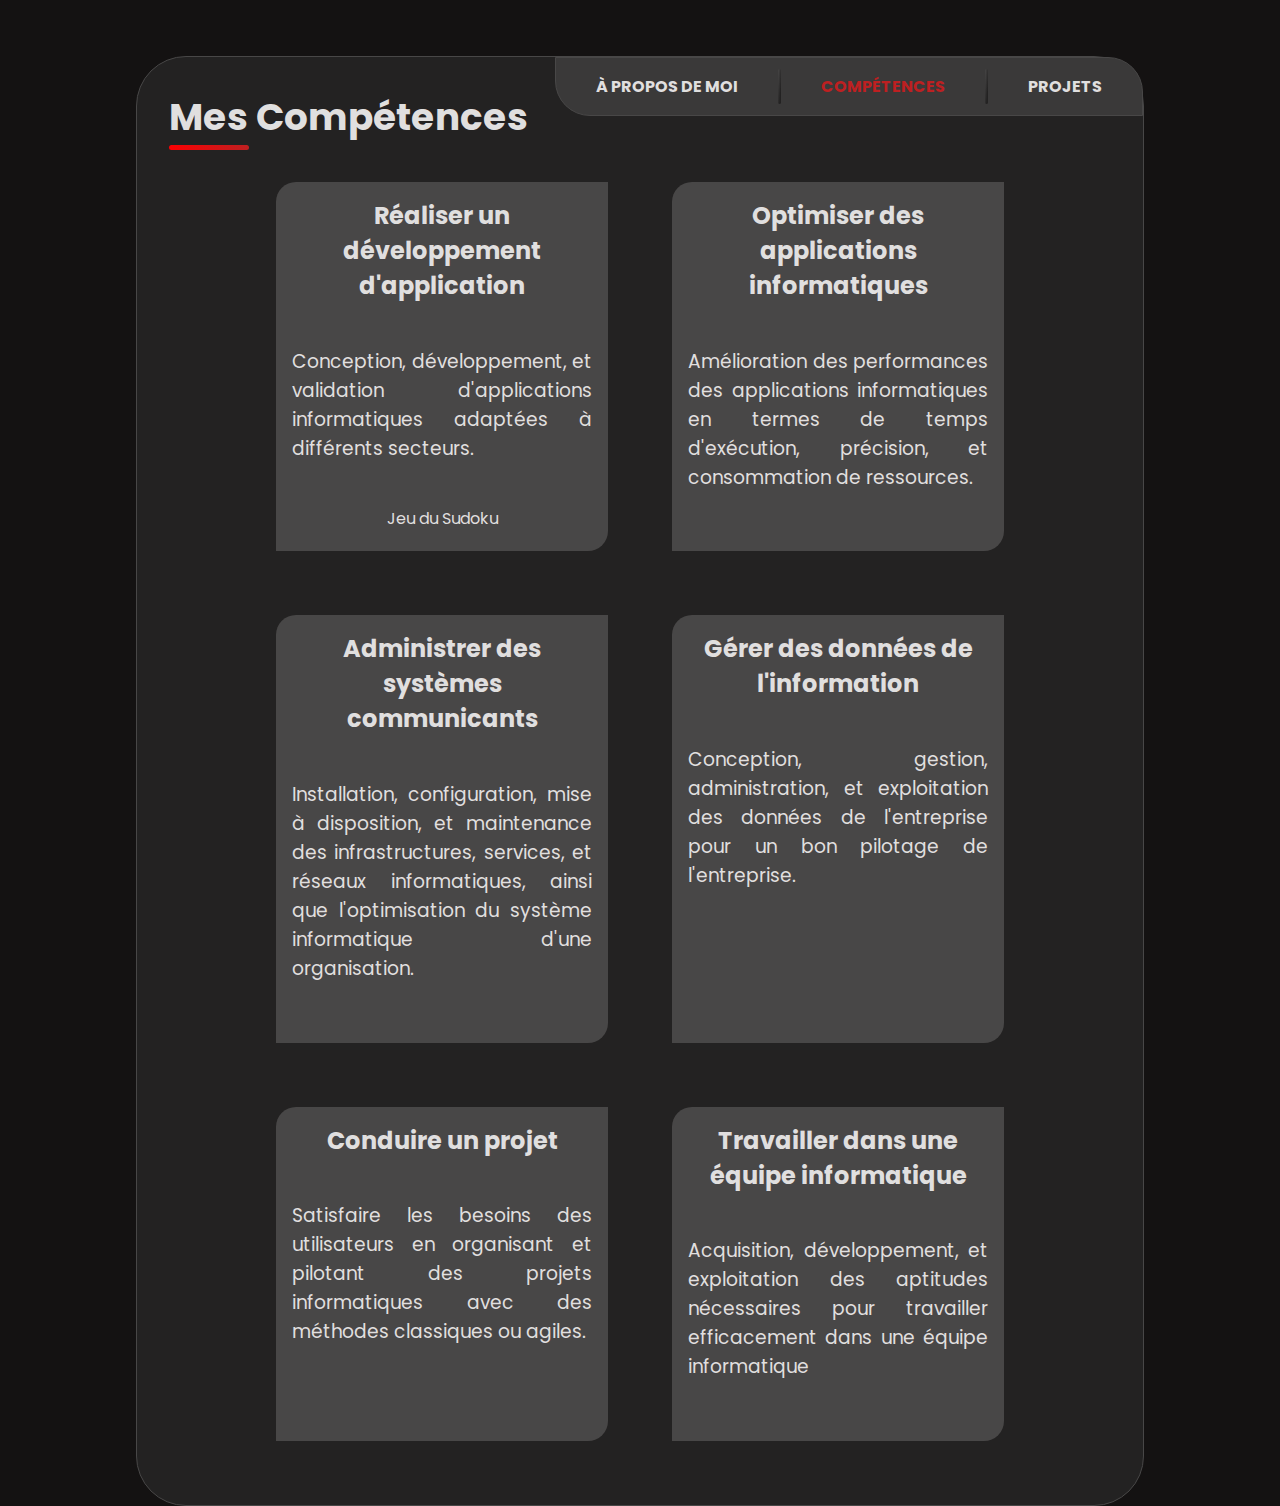
==== competences.html @ 88d0bec7 "Finalisation page index + ajout page Compétences" ====
<html lang="fr">
    <head>
        <meta charset="UTF-8">
        <meta name="viewport" content="width=device-width, initial-scale=1.0">
        <link rel="stylesheet" href="style.css">
        <meta author="Mathéo Pfranger">
        <title>Pfranger Mathéo</title>
    </head>
    <main style="margin: auto;">
        <nav>
            <a href="index.html"><h4>À PROPOS DE MOI</h4></a>
            <hr>
            <a href="competences.html"><h4 id="ici">COMPÉTENCES</h4></a>
            <hr>
            <a href="projets.html"><h4>PROJETS</h4></a>
        </nav>
        <h1>Mes Compétences</h1>
        <hr>
        <section class="competences">
            <article>
                <h3>Réaliser un développement d'application</h3>
                <br>
                <p>
                    Conception, développement, et validation d'applications informatiques adaptées à différents secteurs.
                </p>
                <br>
                <a href="projets.html#sudoku">Jeu du Sudoku</a>
            </article>
            <article>
                <h3>Optimiser des applications informatiques</h3>
                <br>
                <p>
                    Amélioration des performances des applications informatiques en termes de temps d'exécution, 
                    précision, et consommation de ressources.
                </p>
                <br>
            </article>
            <article>
                <h3>Administrer des systèmes communicants</h3>
                <br>
                <p>
                    Installation, configuration, mise à disposition, et maintenance des infrastructures, services, et 
                    réseaux informatiques, ainsi que l'optimisation du système informatique d'une organisation.
                </p>
                <br>
            </article>
            <article>
                <h3>Gérer des données de l'information</h3>
                <br>
                <p>
                    Conception, gestion, administration, et exploitation des données de l'entreprise pour 
                    un bon pilotage de l'entreprise.
                </p>
                <br>
            </article>
            <article>
                <h3>Conduire un projet</h3>
                <br>
                <p>
                    Satisfaire les besoins des utilisateurs en organisant et pilotant des 
                    projets informatiques avec des méthodes classiques ou agiles.
                </p>
                <br>
            </article>
            <article>
                <h3>Travailler dans une équipe informatique</h3>
                <br>
                <p>
                    Acquisition, développement, et exploitation des aptitudes nécessaires pour travailler 
                    efficacement dans une équipe informatique
                </p>
                <br>
            </article>
        </section>
    </main>
</html>
---- style.css ----
@import url('https://fonts.googleapis.com/css2?family=Poppins:ital,wght@0,100;0,200;0,300;0,400;0,500;0,600;0,700;0,800;0,900;1,100;1,200;1,300;1,400;1,500;1,600;1,700;1,800;1,900&display=swap');

/*********************************\
 Déclaration variables de couleurs
\*********************************/
:root {
    --bg-black : #141212;
    --bg-dark-gray : #232222;
    --light-gray : #484747;
    --lightdark-gray : #3a3939;
    --text-color : #E0DFDF;
    --dark-red : #BD2021;
    --light-red : #FB0002;

    --gradient-red : linear-gradient(to right, #FB0002, #BD2021);
    --gradient-gray : linear-gradient(to bottom right, #484747, #232222 75%);
}


/*********************************\
          Style Générale
\*********************************/
body{
    background-color: var(--bg-black);
    display: flex;
    flex-direction: row;
    color: var(--text-color);
    text-align: center;
    font-family: "Poppins", sans-serif;
    font-weight: 400;
    font-style: normal;
    padding: 3em 8em;
}

h1{
    font-size: 28pt;
    margin: 0;
    text-align: left;
}

h2{
    font-size: 24pt;
    margin: 0;
    text-align: left;
}

h3{
    font-size: 18pt;
    margin: 0;
}

h4{
    font-size: 12pt;
    margin: 0;
    text-align: left;
    font-weight: normal;
    text-transform: uppercase;
}

h5{
    font-size: 10pt;
    margin: 0;
    text-align: left;
    font-weight: normal;
}

p{
    font-size: 14pt;
    font-weight: normal;
    text-align: justify;
}

a{
    text-decoration: none;
    color:  var(--text-color);
}

hr{
    width: 80%;
    height: 3px;
    background-image: var(--gradient-gray);
    border: none;
    border-radius: 2px;
}

#ici {
    color: var(--dark-red);
}

/*changer la couleur de border en var(--gradient-gray)*/
img {
    width: 24px;
    height: 24px;
    padding: 8px;
    background-color: var(--bg-dark-gray);
    border: 1px solid var(--gradient-gray); 
}


/*********************************\
               Header
\*********************************/

header{
    position: sticky;
    top: 1em;
    width: 260px;
    height: 550px;
    padding-top: 2em;
    margin-right: 2em;
    margin-left: auto;
}

header > img {
    width: 150px;
    height: 150px;
    border-radius: 25px;
    padding: 0;
}

header, main{
    background-color: var(--bg-dark-gray);
    display: block;
    border-radius: 50px;
    border: 1px solid var(--light-gray);
}

header > section{
    display: flex;
    flex-wrap: nowrap;
    flex-direction: column;
    font-weight: normal;
}

header > section article{
    display: flex;
    flex-direction: row;
    margin: 1em 1em 1em 8px;
}

header > section article div{
    margin: 0 5px;
}

header a{
    overflow: hidden;
    text-overflow: ellipsis;
}

img + h3 {
    margin: 1em 0 0.5em;
}

h3 + h4 {
    text-transform: none;
    text-align: center;
    background-color: var(--light-gray);
    border-radius: 8px;
    margin: 1em 1.5em;
}


/*********************************\
              Nav
\*********************************/

nav {
    float: right;
    margin: -2em -2em -2em 20em;
    border: 1px solid var(--light-gray);
    border-radius: 0 35px;
    background-color: var(--lightdark-gray);
    display: flex;
    flex-wrap: nowrap;
    align-items: center;
    align-content: center;
    z-index: 1;
}

nav hr{
    height: 35px;
    width: 3px;
    margin: 0;
}

nav a{
    margin: 1em 2.5em;
}

a h4 {
    font-weight: bold;
}

/*********************************\
              Main
\*********************************/

main{
    padding: 2em;
    max-width: 1300px;
    margin: auto auto auto 0;
}

h1 + hr{
    width: 5em;
    height: 5px;
    border-radius: 3px;
    border: none;
    margin: 0;
    background-image: var(--gradient-red);
}

h1 + hr + p {
    margin-bottom: 2em;
}


/*********************************\
        Présentation Projet
\*********************************/

h2 + div, .projet article {
    background-color: var(--light-gray);
    display: flex;
    flex-direction: row;
    align-items: center;
    padding: 1em 1.5em;
    margin: 1em auto;
    border-radius: 20px;
    max-width: 500px;
}

div img {
    height: 100px;
    width: 100px;
    border-radius: 15px;
    margin: 0;
    padding: 0;
}

div p {
    text-align: center;
    margin: 0.5em;
    margin-left: 0.8em;
}

p + a, figure + a, .lienDiplome > a {
    background-color: var(--dark-red);
    font-weight: bold;
    padding: 0.5em;
    position: relative;
    float: right;
    border-radius: 10px 0;
}


/*********************************\
             Diplomes
\*********************************/

.lienDiplome {
    display: inline-block;
}

.lienDiplome > a {
    margin: 0 1em;
    position: inherit;
}

.diplome {
    display: flex;
    flex-direction: column;
    margin: 1em 0;
}

.diplome div {
    display: flex;
    flex-direction: row;
    margin-bottom: 2em;
}

.diplome div:nth-child(1) {
    flex-direction: row-reverse;
}

.diplome img {
    width: 300px;
    height: auto;
    margin-right: 2em;
    transform: none;
}

.diplome div:nth-child(1) img {
    margin: 0 0 0 2em;
}



/*********************************\
             Competences
\*********************************/

.competences {
    display: flex;
    flex-wrap: wrap;
    flex-direction: row;
    justify-content: center;
}

.competences > article {
    background-color: var(--light-gray);
    border-radius: 20px 0;
    width: 300px;
    margin: 2em;
    padding: 1em;
}



/*********************************\
         Projet Perso et Univ
\*********************************/

.projet article {
    margin: 2em auto;
    max-width: 900px;
    height: auto;
    flex-direction: column;
}

figure figure {
    display: flex;
    flex-direction: row;
    margin: 1em;
}

figure img {
    width: 300px;
    height: auto;
    background: none;
    border-radius: 20px;
}

figure img:hover {
    transform: scale(1.5);
}

figure + a {
    margin-top: 2em;
    font-size: large;
}

.fig_row {
    img + img {
        height: 300px;
        width: auto;
    }
}
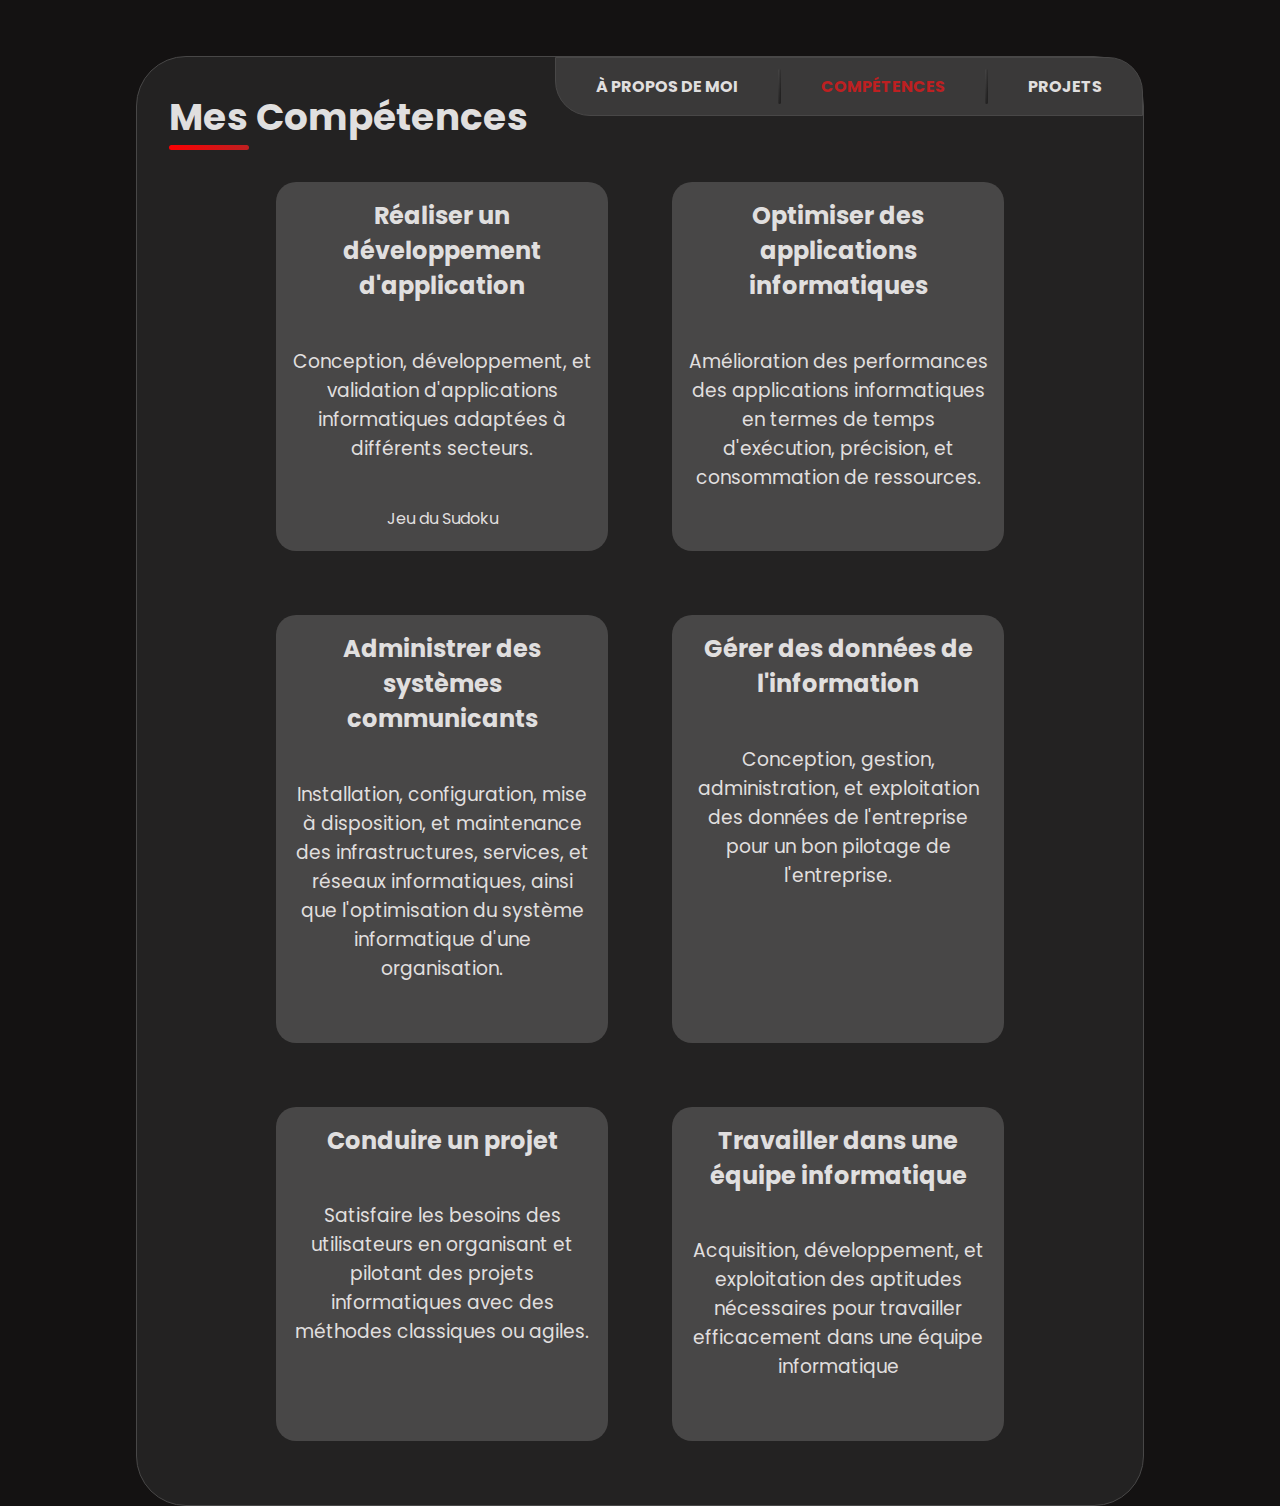
==== commit adb77572: "ajout projet" ====
--- a/competences.html
+++ b/competences.html
@@ -25,6 +25,7 @@
                 </p>
                 <br>
                 <a href="projets.html#sudoku">Jeu du Sudoku</a>
+                <a href=""></a>
             </article>
             <article>
                 <h3>Optimiser des applications informatiques</h3>
--- a/style.css
+++ b/style.css
@@ -105,7 +105,7 @@
     position: sticky;
     top: 1em;
     width: 260px;
-    height: 550px;
+    height: 580px;
     padding-top: 2em;
     margin-right: 2em;
     margin-left: auto;
@@ -309,10 +309,14 @@
 
 .competences > article {
     background-color: var(--light-gray);
-    border-radius: 20px 0;
+    border-radius: 20px;
     width: 300px;
     margin: 2em;
     padding: 1em;
+}
+
+.competences p {
+    text-align:center;
 }
 
 
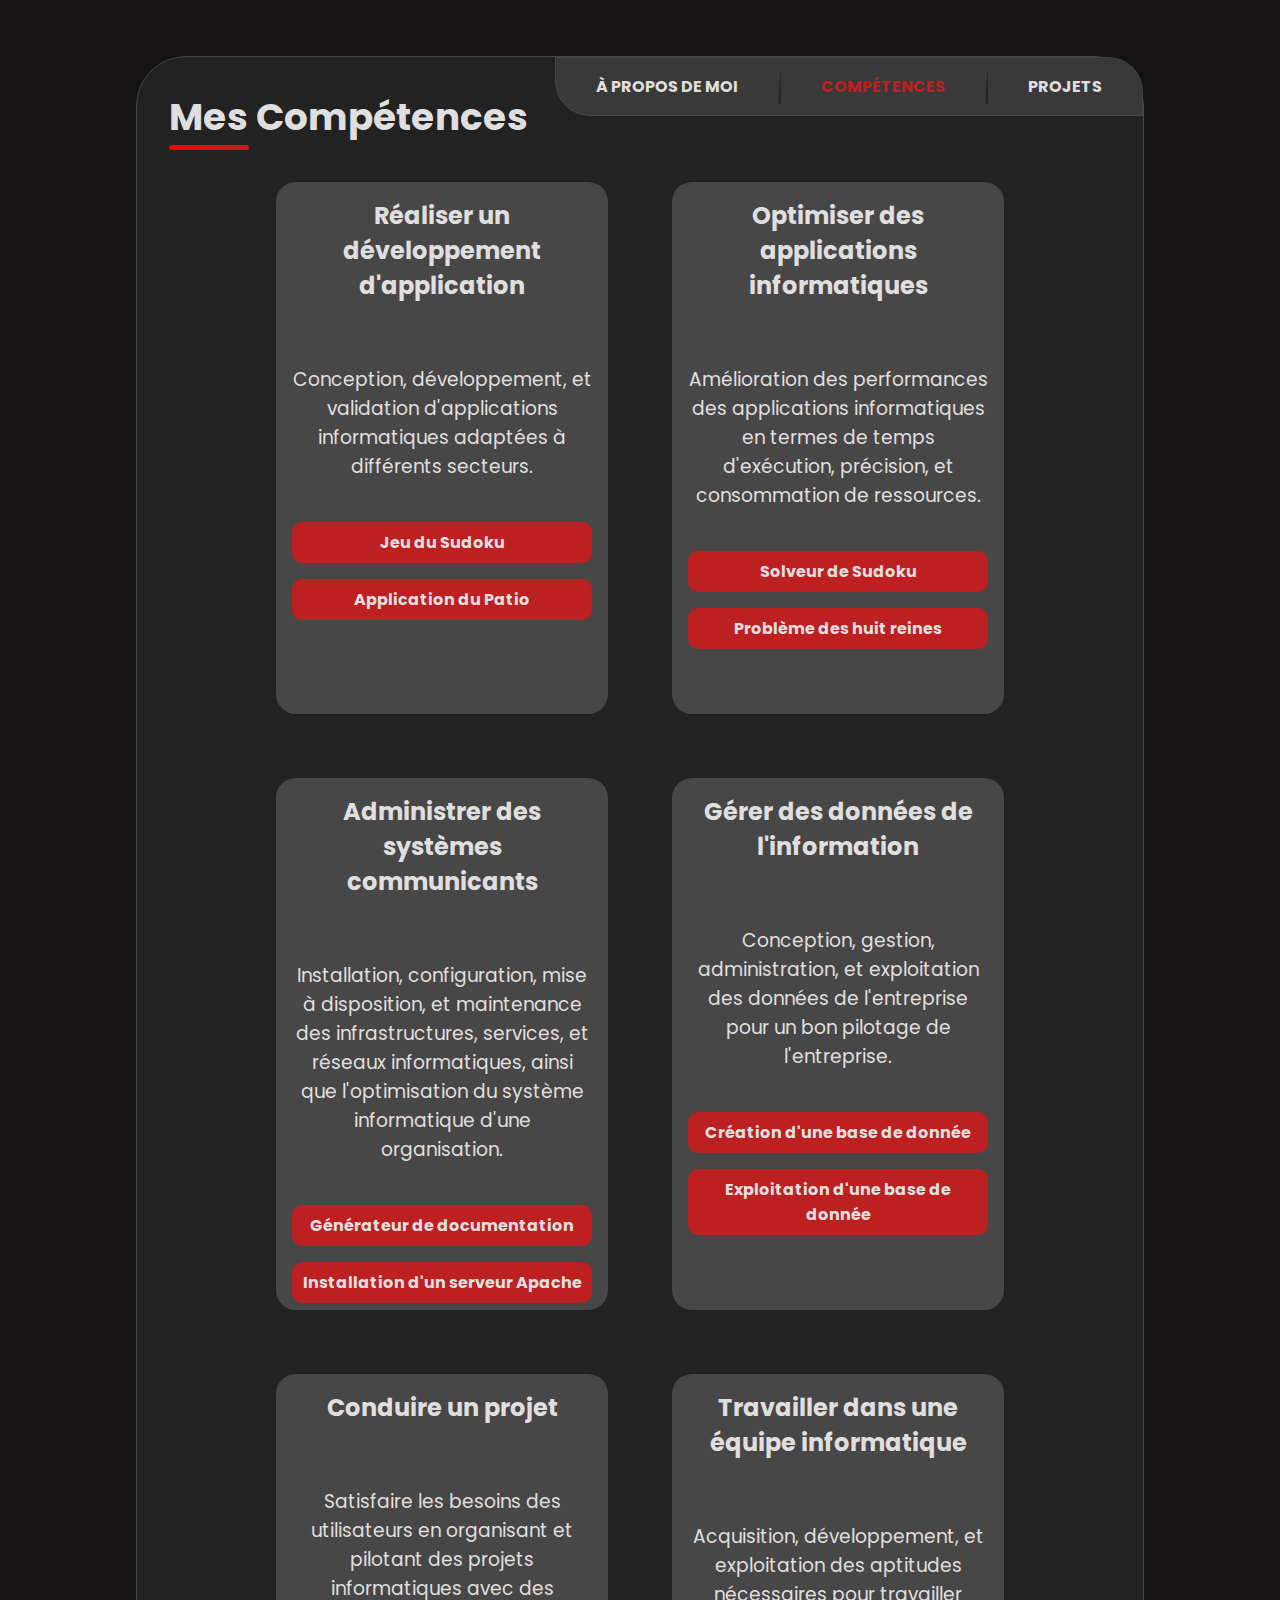
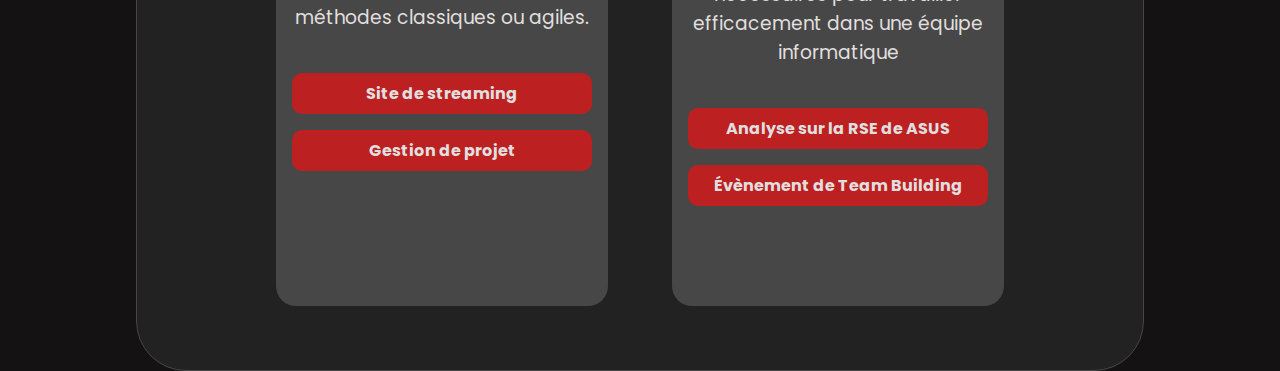
==== commit ebebeff8: "ajout projet" ====
--- a/competences.html
+++ b/competences.html
@@ -25,7 +25,7 @@
                 </p>
                 <br>
                 <a href="projets.html#sudoku">Jeu du Sudoku</a>
-                <a href=""></a>
+                <a href="projets.html#lePatio">Application du Patio</a>
             </article>
             <article>
                 <h3>Optimiser des applications informatiques</h3>
@@ -35,6 +35,8 @@
                     précision, et consommation de ressources.
                 </p>
                 <br>
+                <a href="projets.html#solveur">Solveur de Sudoku</a>
+                <a href="projets.html#huit-reines">Problème des huit reines</a>
             </article>
             <article>
                 <h3>Administrer des systèmes communicants</h3>
@@ -44,6 +46,8 @@
                     réseaux informatiques, ainsi que l'optimisation du système informatique d'une organisation.
                 </p>
                 <br>
+                <a href="projets.html#gendoc">Générateur de documentation</a>
+                <a href="projets.html#reseau">Installation d'un serveur Apache</a>
             </article>
             <article>
                 <h3>Gérer des données de l'information</h3>
@@ -53,6 +57,8 @@
                     un bon pilotage de l'entreprise.
                 </p>
                 <br>
+                <a href="projets.html#bddCreation">Création d'une base de donnée</a>
+                <a href="projets.html#bddExploit">Exploitation d'une base de donnée</a>
             </article>
             <article>
                 <h3>Conduire un projet</h3>
@@ -62,6 +68,8 @@
                     projets informatiques avec des méthodes classiques ou agiles.
                 </p>
                 <br>
+                <a href="projets.html#siteHTML">Site de streaming</a>
+                <a href="projets.html#gestionProj">Gestion de projet</a>
             </article>
             <article>
                 <h3>Travailler dans une équipe informatique</h3>
@@ -71,6 +79,8 @@
                     efficacement dans une équipe informatique
                 </p>
                 <br>
+                <a href="projets.html#asus">Analyse sur la RSE de ASUS</a>
+                <a href="projets.html#teamBuilding">Évènement de Team Building</a>
             </article>
         </section>
     </main>
--- a/style.css
+++ b/style.css
@@ -305,6 +305,7 @@
     flex-wrap: wrap;
     flex-direction: row;
     justify-content: center;
+    
 }
 
 .competences > article {
@@ -313,10 +314,25 @@
     width: 300px;
     margin: 2em;
     padding: 1em;
+    height: 500px;
 }
 
 .competences p {
     text-align:center;
+    position: relative;
+    top: 1em;
+}
+
+.competences a {
+    display: block;
+    background-color: var(--dark-red);
+    font-weight: bold;
+    padding: 0.5em;
+    border-radius: 10px;
+    margin-top: 1em;
+    position: relative;
+    bottom: 0;
+    text-align: center;
 }
 
 
@@ -346,7 +362,7 @@
 }
 
 figure img:hover {
-    transform: scale(1.5);
+    transform: scale(1.2);
 }
 
 figure + a {
@@ -355,8 +371,15 @@
 }
 
 .fig_row {
-    img + img {
+    img {
         height: 300px;
         width: auto;
     }
+}
+
+.sous_fig_row {
+    img {
+        height: 200px;
+        width: auto;
+    }
 }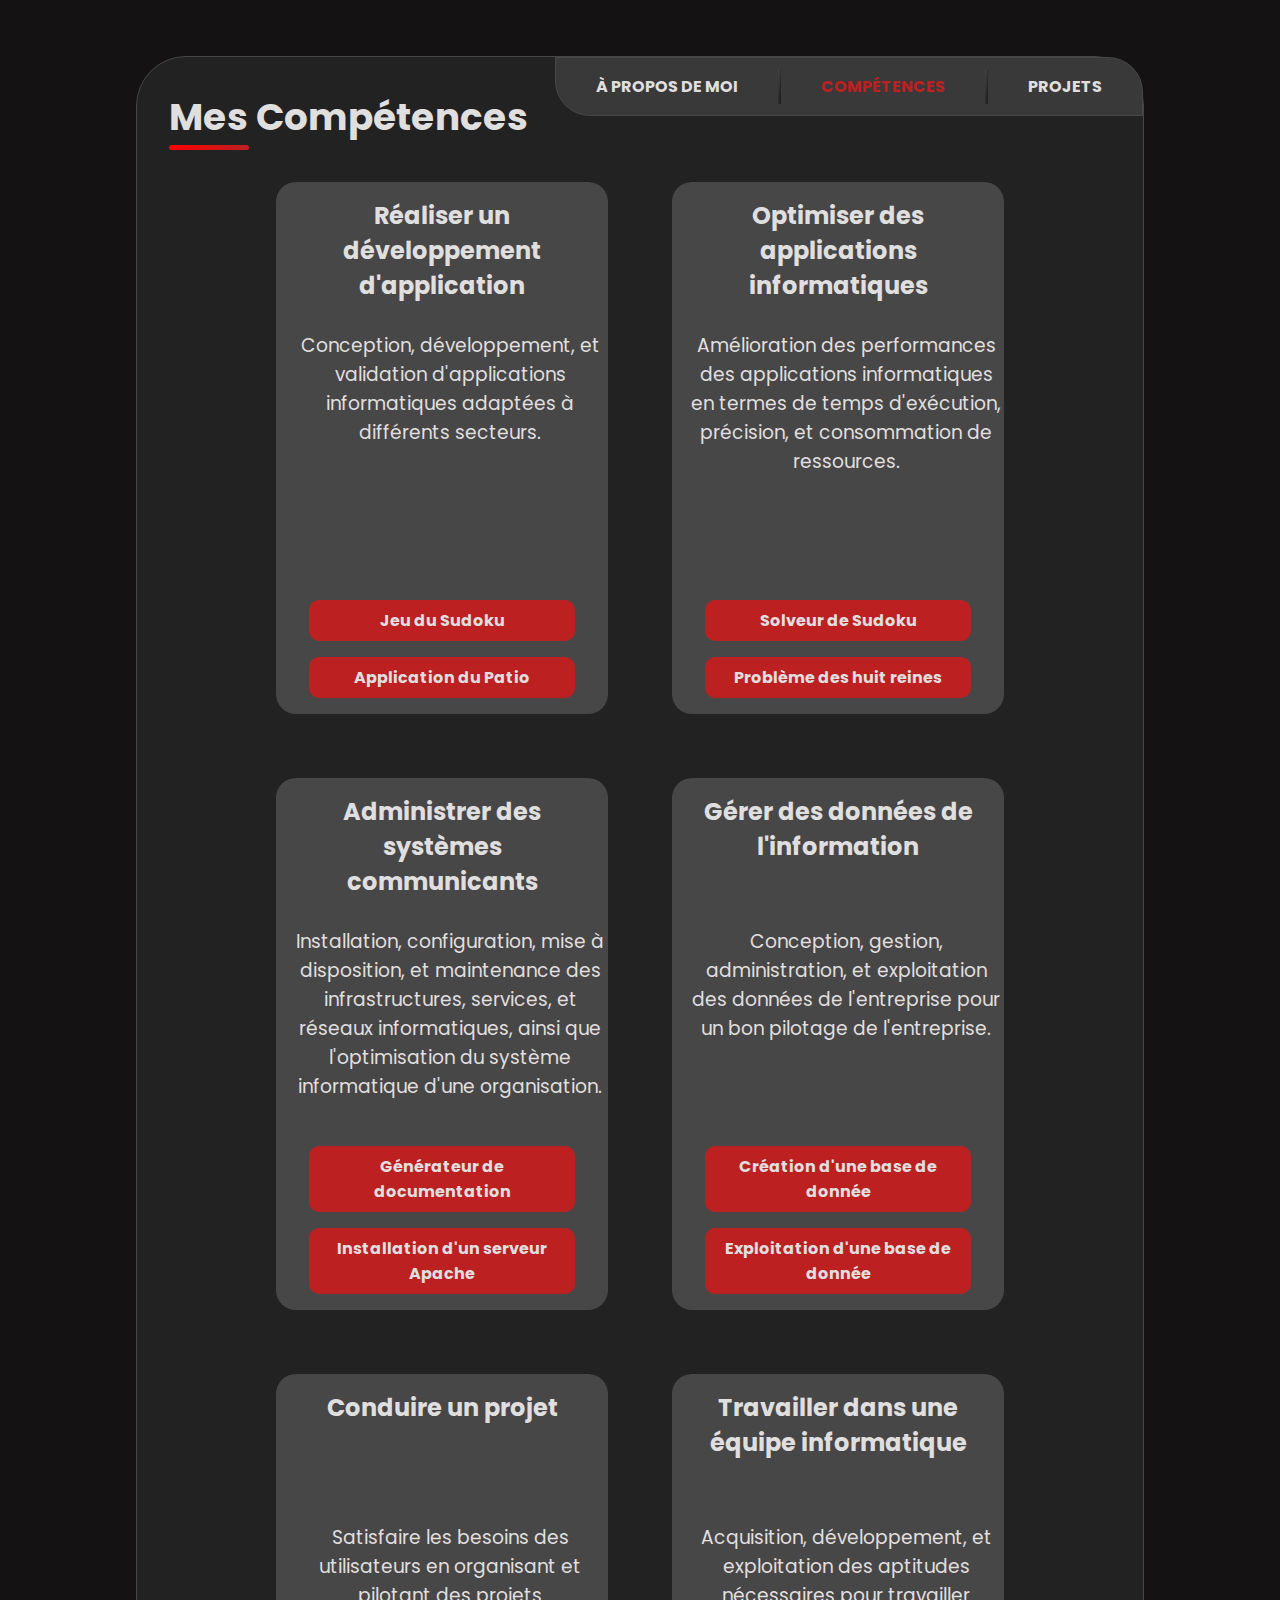
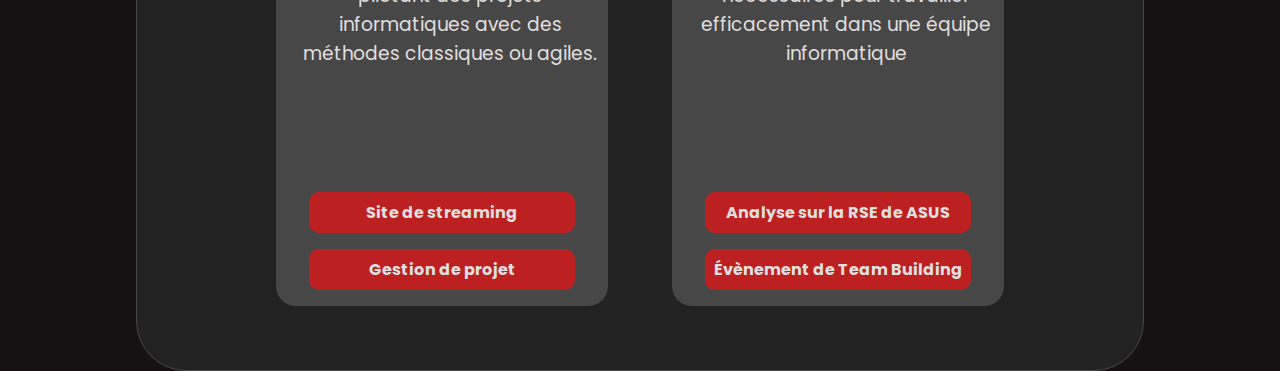
==== commit 31284ecf: "Finalisation Portfolio" ====
--- a/competences.html
+++ b/competences.html
@@ -19,68 +19,74 @@
         <section class="competences">
             <article>
                 <h3>Réaliser un développement d'application</h3>
-                <br>
                 <p>
                     Conception, développement, et validation d'applications informatiques adaptées à différents secteurs.
                 </p>
                 <br>
-                <a href="projets.html#sudoku">Jeu du Sudoku</a>
-                <a href="projets.html#lePatio">Application du Patio</a>
+                <div>
+                    <a href="projets.html#sudoku">Jeu du Sudoku</a>
+                    <a href="projets.html#lePatio">Application du Patio</a>
+                </div>
             </article>
             <article>
                 <h3>Optimiser des applications informatiques</h3>
-                <br>
                 <p>
                     Amélioration des performances des applications informatiques en termes de temps d'exécution, 
                     précision, et consommation de ressources.
                 </p>
                 <br>
-                <a href="projets.html#solveur">Solveur de Sudoku</a>
-                <a href="projets.html#huit-reines">Problème des huit reines</a>
+                <div>
+                    <a href="projets.html#solveur">Solveur de Sudoku</a>
+                    <a href="projets.html#huit-reines">Problème des huit reines</a>
+                </div>
             </article>
             <article>
                 <h3>Administrer des systèmes communicants</h3>
-                <br>
                 <p>
                     Installation, configuration, mise à disposition, et maintenance des infrastructures, services, et 
                     réseaux informatiques, ainsi que l'optimisation du système informatique d'une organisation.
                 </p>
                 <br>
-                <a href="projets.html#gendoc">Générateur de documentation</a>
-                <a href="projets.html#reseau">Installation d'un serveur Apache</a>
+                <div>
+                    <a href="projets.html#gendoc">Générateur de documentation</a>
+                    <a href="projets.html#reseau">Installation d'un serveur Apache</a>
+                </div>
             </article>
             <article>
                 <h3>Gérer des données de l'information</h3>
-                <br>
                 <p>
                     Conception, gestion, administration, et exploitation des données de l'entreprise pour 
                     un bon pilotage de l'entreprise.
                 </p>
                 <br>
-                <a href="projets.html#bddCreation">Création d'une base de donnée</a>
-                <a href="projets.html#bddExploit">Exploitation d'une base de donnée</a>
+                <div>
+                    <a href="projets.html#bddCreation">Création d'une base de donnée</a>
+                    <a href="projets.html#bddExploit">Exploitation d'une base de donnée</a>
+                </div>
             </article>
             <article>
                 <h3>Conduire un projet</h3>
-                <br>
                 <p>
                     Satisfaire les besoins des utilisateurs en organisant et pilotant des 
                     projets informatiques avec des méthodes classiques ou agiles.
                 </p>
                 <br>
-                <a href="projets.html#siteHTML">Site de streaming</a>
-                <a href="projets.html#gestionProj">Gestion de projet</a>
+                <div>
+                    <a href="projets.html#siteHTML">Site de streaming</a>
+                    <a href="projets.html#gestionProj">Gestion de projet</a>
+                </div>
             </article>
             <article>
                 <h3>Travailler dans une équipe informatique</h3>
-                <br>
                 <p>
                     Acquisition, développement, et exploitation des aptitudes nécessaires pour travailler 
                     efficacement dans une équipe informatique
                 </p>
                 <br>
-                <a href="projets.html#asus">Analyse sur la RSE de ASUS</a>
-                <a href="projets.html#teamBuilding">Évènement de Team Building</a>
+                <div>
+                    <a href="projets.html#asus">Analyse sur la RSE de ASUS</a>
+                    <a href="projets.html#teamBuilding">Évènement de Team Building</a>
+                </div>
             </article>
         </section>
     </main>
--- a/style.css
+++ b/style.css
@@ -315,12 +315,21 @@
     margin: 2em;
     padding: 1em;
     height: 500px;
+    position: relative;
 }
 
 .competences p {
     text-align:center;
-    position: relative;
-    top: 1em;
+    position: absolute;
+    top: 7em;
+}
+
+.competences div {
+    position: absolute;
+    bottom: 0;
+    padding-bottom: 1em;
+    left: 10%;
+    right: 10%;
 }
 
 .competences a {
@@ -330,8 +339,6 @@
     padding: 0.5em;
     border-radius: 10px;
     margin-top: 1em;
-    position: relative;
-    bottom: 0;
     text-align: center;
 }
 
@@ -368,6 +375,10 @@
 figure + a {
     margin-top: 2em;
     font-size: large;
+}
+
+figure figcaption {
+    margin: 1em 0 2em;
 }
 
 .fig_row {
